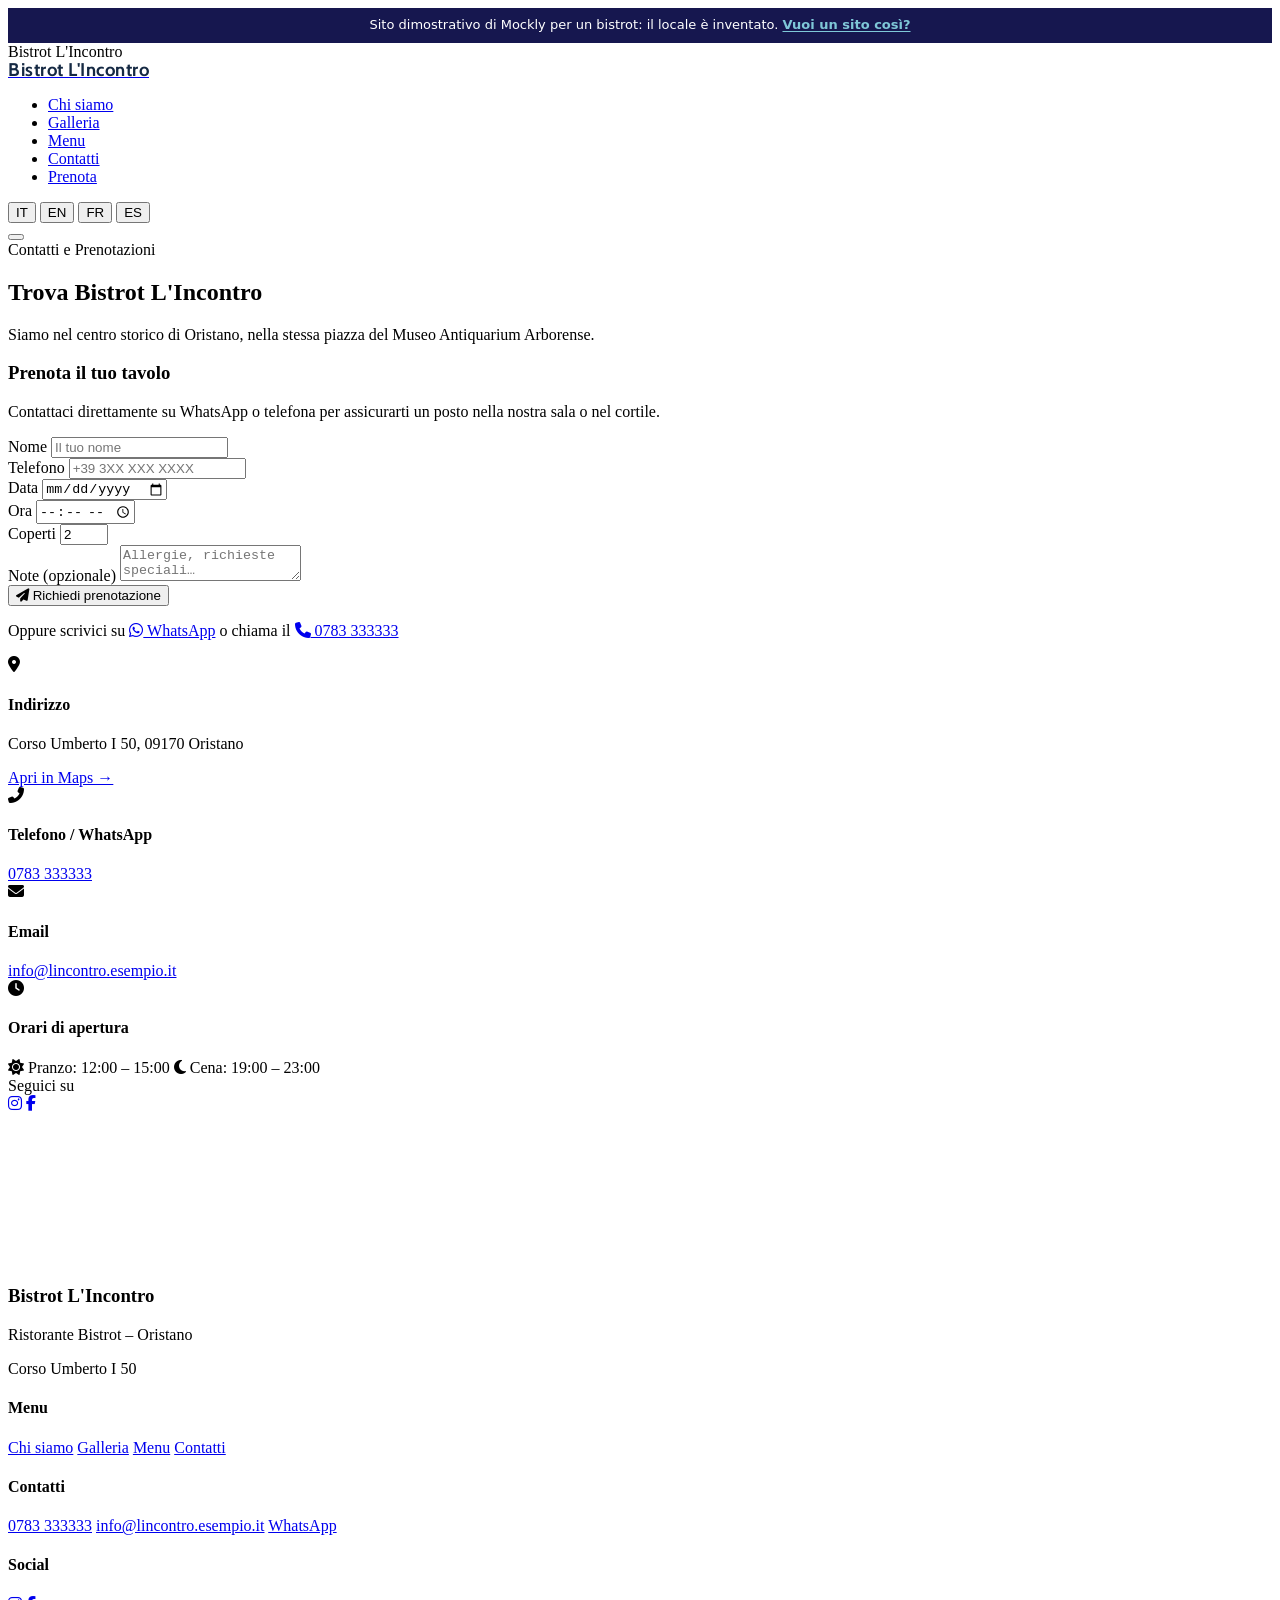
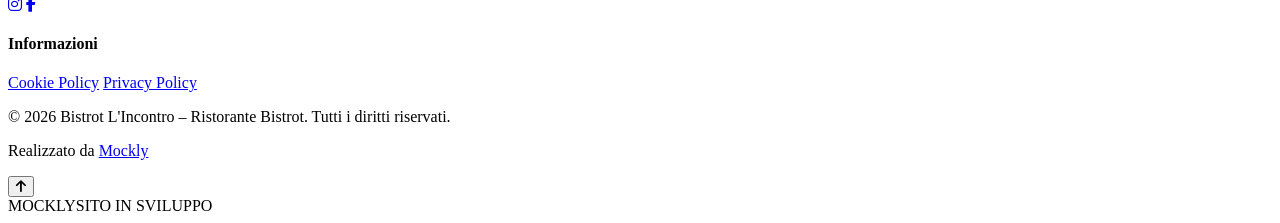
==== contatti.html @ 48cd5013 "Striscia 'Sito dimostrativo di Mockly' in cima a ogni pagina Co-Authored-By: Claude Opus 5.5 <norepl" ====
<!DOCTYPE html>
<html lang="it">
<head>
  <meta charset="UTF-8">
  <meta name="viewport" content="width=device-width, initial-scale=1.0">
  <meta name="description" content="Contatta Bistrot L'Incontro – Ristorante Bistrot a Oristano. Prenota un tavolo, chiamaci o trovaci su WhatsApp. Corso Umberto I 50.">
  <meta name="theme-color" content="#ffffff">
  <title>Contatti e Prenotazioni – Bistrot L'Incontro | Oristano</title>
  <link rel="preconnect" href="https://fonts.googleapis.com">
  <link rel="preconnect" href="https://fonts.gstatic.com" crossorigin>
  <link href="https://fonts.googleapis.com/css2?family=Cabin:wght@400;500;600;700&family=Roboto:wght@300;400;500;700&family=Lato:wght@400;700&display=swap" rel="stylesheet">
  <link rel="stylesheet" href="https://cdnjs.cloudflare.com/ajax/libs/font-awesome/6.5.1/css/all.min.css">
  <link rel="stylesheet" href="css/style.css">
</head>
<body data-page="contatti">
<!-- Striscia Mockly: dice che questo è un sito dimostrativo -->
<div class="mockly-demo-bar" role="note"><p>Sito dimostrativo di Mockly per un bistrot: il locale è inventato. <a href="https://mockly.it/">Vuoi un sito così?</a></p></div>
<script>(function(){var b=document.currentScript.previousElementSibling,h=[];function pad(){var c=getComputedStyle(document.body),t=parseFloat(c.paddingTop)||0;b.style.margin="-"+t+"px -"+(parseFloat(c.paddingRight)||0)+"px "+t+"px -"+(parseFloat(c.paddingLeft)||0)+"px";}function find(){pad();h=[].filter.call(document.body.querySelectorAll("*"),function(e){if(e===b||b.contains(e))return false;if(e.hasAttribute("data-mockly-bar"))return true;var s=getComputedStyle(e);if(s.position!=="fixed"||s.top!=="0px")return false;var r=e.getBoundingClientRect();if(r.height>20&&r.height<innerHeight*.5&&r.width>innerWidth*.5){e.setAttribute("data-mockly-bar","");return true;}return false;});move();}function move(){var t=Math.max(0,b.offsetHeight-scrollY)+"px";h.forEach(function(e){e.style.top=t;});}addEventListener("load",find);addEventListener("resize",find);addEventListener("scroll",move,{passive:true});if(document.readyState!=="loading")find();else document.addEventListener("DOMContentLoaded",find);})();</script>
<style>.mockly-demo-bar{position:relative;z-index:1;margin:0;padding:8px 16px;background:#16174F;color:#fff;font:500 13px/1.45 system-ui,-apple-system,"Segoe UI",Roboto,sans-serif;text-align:center;letter-spacing:0}.mockly-demo-bar p{margin:0;color:inherit;font:inherit}.mockly-demo-bar a{color:#7FC8D8;font-weight:600;text-decoration:underline;text-underline-offset:2px}.mockly-demo-bar a:focus-visible{outline:2px solid #7FC8D8;outline-offset:2px}</style>

  <div class="page-bg" aria-hidden="true"></div>

  <div class="preloader" id="preloader">
    <div class="preloader-content">
      <div class="preloader-ring"></div>
      <span class="preloader-text">Bistrot L'Incontro</span>
    </div>
  </div>

  <nav class="navbar" id="navbar" role="navigation">
    <div class="container nav-container">
      <a href="index.html" class="nav-logo" aria-label="Bistrot L'Incontro – Home">
        <span class="nav-logo-img" style="font-family:'Cabin',sans-serif;font-weight:700;font-size:1.15rem;color:#152943;letter-spacing:.5px;line-height:1;white-space:nowrap">Bistrot L'Incontro</span>
      </a>

      <ul class="nav-menu" id="navMenu" role="menubar">
        <li role="none"><a href="index.html#about" role="menuitem" data-i18n="nav.about">Chi siamo</a></li>
        <li role="none"><a href="index.html#gallery" role="menuitem" data-i18n="nav.gallery">Galleria</a></li>
        <li role="none"><a href="menu.html" role="menuitem" data-i18n="nav.menu">Menu</a></li>
        <li role="none"><a href="contatti.html" role="menuitem" class="active-page" data-i18n="nav.contact">Contatti</a></li>
        <li role="none"><a href="contatti.html#reservation" class="nav-cta" role="menuitem" data-i18n="nav.reserve">Prenota</a></li>
      </ul>

      <div class="lang-switcher" id="langSwitcher">
        <button class="lang-btn active" data-lang="it" aria-label="Italiano">IT</button>
        <button class="lang-btn" data-lang="en" aria-label="English">EN</button>
        <button class="lang-btn" data-lang="fr" aria-label="Français">FR</button>
        <button class="lang-btn" data-lang="es" aria-label="Español">ES</button>
      </div>

      <button class="nav-toggle" id="navToggle" aria-label="Menu" aria-expanded="false">
        <span></span><span></span><span></span>
      </button>
    </div>
  </nav>

  <main>
    <section class="section reveal" id="contact">
      <div class="container">
        <div class="section-header">
          <span class="section-tag" data-i18n="contact.tag">Contatti e Prenotazioni</span>
          <h2 class="section-title" data-i18n="contact.title">Trova <span class="text-accent">Bistrot L'Incontro</span></h2>
          <p class="section-desc" data-i18n="contact.desc">Siamo nel centro storico di Oristano, nella stessa piazza del Museo Antiquarium Arborense.</p>
        </div>
        <div class="contatti-grid">
          <div class="contatti-form" id="reservation">
            <div class="contatti-form-header">
              <h3 data-i18n="reserve.title">Prenota il tuo <span class="text-accent">tavolo</span></h3>
              <p data-i18n="reserve.desc">Contattaci direttamente su WhatsApp o telefona per assicurarti un posto nella nostra sala o nel cortile.</p>
            </div>
            <form class="reservation-form" id="reservationForm" novalidate>
              <div class="form-row">
                <div class="form-group">
                  <label for="formName" data-i18n="reserve.form.name">Nome</label>
                  <input type="text" id="formName" name="name" data-i18n-placeholder="reserve.form.name_ph" placeholder="Il tuo nome" required>
                </div>
                <div class="form-group">
                  <label for="formPhone" data-i18n="reserve.form.phone">Telefono</label>
                  <input type="tel" id="formPhone" name="phone" data-i18n-placeholder="reserve.form.phone_ph" placeholder="+39 3XX XXX XXXX" required>
                </div>
              </div>
              <div class="form-row">
                <div class="form-group">
                  <label for="formDate" data-i18n="reserve.form.date">Data</label>
                  <input type="date" id="formDate" name="date" required>
                </div>
                <div class="form-group">
                  <label for="formTime" data-i18n="reserve.form.time">Ora</label>
                  <input type="time" id="formTime" name="time" required>
                </div>
                <div class="form-group form-group-sm">
                  <label for="formGuests" data-i18n="reserve.form.guests">Coperti</label>
                  <input type="number" id="formGuests" name="guests" min="1" max="20" value="2" required>
                </div>
              </div>
              <div class="form-group form-group-full">
                <label for="formNotes" data-i18n="reserve.form.notes">Note (opzionale)</label>
                <textarea id="formNotes" name="notes" rows="2" data-i18n-placeholder="reserve.form.notes_ph" placeholder="Allergie, richieste speciali…"></textarea>
              </div>
              <button type="submit" class="btn btn-primary btn-submit">
                <i class="fas fa-paper-plane" aria-hidden="true"></i> <span data-i18n="reserve.form.submit">Richiedi prenotazione</span>
              </button>
              <p class="form-disclaimer" data-i18n="reserve.form.disclaimer">
                Oppure scrivici su <a href="https://wa.me/390783333333" target="_blank" rel="noopener"><i class="fab fa-whatsapp"></i> WhatsApp</a> o chiama il <a href="tel:+390783333333"><i class="fas fa-phone"></i> 0783 333333</a>
              </p>
            </form>
          </div>
          <div class="contatti-info">
            <div class="contact-card">
              <div class="contact-card-icon"><i class="fas fa-map-marker-alt"></i></div>
              <div>
                <h4 data-i18n="contact.address_title">Indirizzo</h4>
                <p>Corso Umberto I 50, 09170 Oristano</p>
                <a href="https://www.google.com/maps/search/?api=1&query=Oristano" target="_blank" rel="noopener" class="contact-link" data-i18n="contact.address_link">Apri in Maps →</a>
              </div>
            </div>
            <div class="contact-card">
              <div class="contact-card-icon"><i class="fas fa-phone-alt"></i></div>
              <div>
                <h4 data-i18n="contact.phone_title">Telefono / WhatsApp</h4>
                <a href="tel:+390783333333" class="contact-link-large">0783 333333</a>
              </div>
            </div>
            <div class="contact-card">
              <div class="contact-card-icon"><i class="fas fa-envelope"></i></div>
              <div>
                <h4 data-i18n="contact.email_title">Email</h4>
                <a href="mailto:info@lincontro.esempio.it" class="contact-link-large">info@lincontro.esempio.it</a>
              </div>
            </div>
            <div class="contact-card">
              <div class="contact-card-icon"><i class="fas fa-clock"></i></div>
              <div>
                <h4 data-i18n="contact.hours_title">Orari di apertura</h4>
                <div class="contact-hours">
                  <span><i class="fas fa-sun" aria-hidden="true"></i> <span data-i18n="contact.hours_lunch">Pranzo: 12:00 – 15:00</span></span>
                  <span><i class="fas fa-moon" aria-hidden="true"></i> <span data-i18n="contact.hours_dinner">Cena: 19:00 – 23:00</span></span>
                </div>
              </div>
            </div>
            <div class="contact-social">
              <span class="contact-social-label" data-i18n="contact.social_label">Seguici su</span>
              <div class="contact-social-links">
                <a href="#" target="_blank" rel="noopener" aria-label="Instagram"><i class="fab fa-instagram"></i></a>
                <a href="#" target="_blank" rel="noopener" aria-label="Facebook"><i class="fab fa-facebook-f"></i></a>
              </div>
            </div>
            <div class="contact-map-wrap">
              <div class="contact-map">
                <iframe src="https://www.google.com/maps?q=Oristano&z=13&output=embed" width="100%" height="100%" style="border:0;" allowfullscreen="" loading="lazy" title="Mappa di Oristano"></iframe>
              </div>
            </div>
          </div>
        </div>
      </div>
    </section>
  </main>

  <footer class="footer" role="contentinfo">
    <div class="container">
      <div class="footer-grid">
        <div class="footer-brand">
          <h3>Bistrot L'Incontro</h3>
          <p data-i18n="footer.brand_subtitle">Ristorante Bistrot – Oristano</p>
          <p class="footer-location">Corso Umberto I 50</p>
        </div>
        <div class="footer-col">
          <h4 data-i18n="footer.col1_title">Menu</h4>
          <nav>
            <a href="index.html#about" data-i18n="nav.about">Chi siamo</a>
            <a href="index.html#gallery" data-i18n="nav.gallery">Galleria</a>
            <a href="menu.html" data-i18n="nav.menu">Menu</a>
            <a href="contatti.html" data-i18n="nav.contact">Contatti</a>
          </nav>
        </div>
        <div class="footer-col">
          <h4 data-i18n="footer.col2_title">Contatti</h4>
          <a href="tel:+390783333333">0783 333333</a>
          <a href="mailto:info@lincontro.esempio.it">info@lincontro.esempio.it</a>
          <a href="https://wa.me/390783333333" target="_blank" rel="noopener" data-i18n="footer.whatsapp">WhatsApp</a>
        </div>
        <div class="footer-col">
          <h4 data-i18n="footer.col3_title">Social</h4>
          <div class="footer-social">
            <a href="#" target="_blank" rel="noopener" aria-label="Instagram"><i class="fab fa-instagram"></i></a>
            <a href="#" target="_blank" rel="noopener" aria-label="Facebook"><i class="fab fa-facebook-f"></i></a>
          </div>
        </div>
        <div class="footer-col">
          <h4 data-i18n="footer.info_title">Informazioni</h4>
          <a href="cookie.html" rel="nofollow" data-i18n="footer.cookie">Cookie Policy</a>
          <a href="privacy.html" rel="nofollow" data-i18n="footer.privacy">Privacy Policy</a>
        </div>
      </div>
    </div>
    <div class="footer-bottom">
      <div class="container">
        <p data-i18n="footer.copyright">&copy; 2026 Bistrot L'Incontro – Ristorante Bistrot. Tutti i diritti riservati.</p>
        <p class="footer-credit" data-i18n="footer.credit">Realizzato da <a href="https://mockly.it" target="_blank" rel="noopener">Mockly</a></p>
      </div>
    </div>
  </footer>

  <button class="back-to-top" id="backToTop" aria-label="Torna su">
    <i class="fas fa-arrow-up" aria-hidden="true"></i>
  </button>

  <script src="js/script.js" defer></script>
<div class="mockly-watermark"><div class="mockly-watermark-inner">MOCKLY<span class="mockly-watermark-sub">SITO IN SVILUPPO</span></div></div>
</body>
</html>
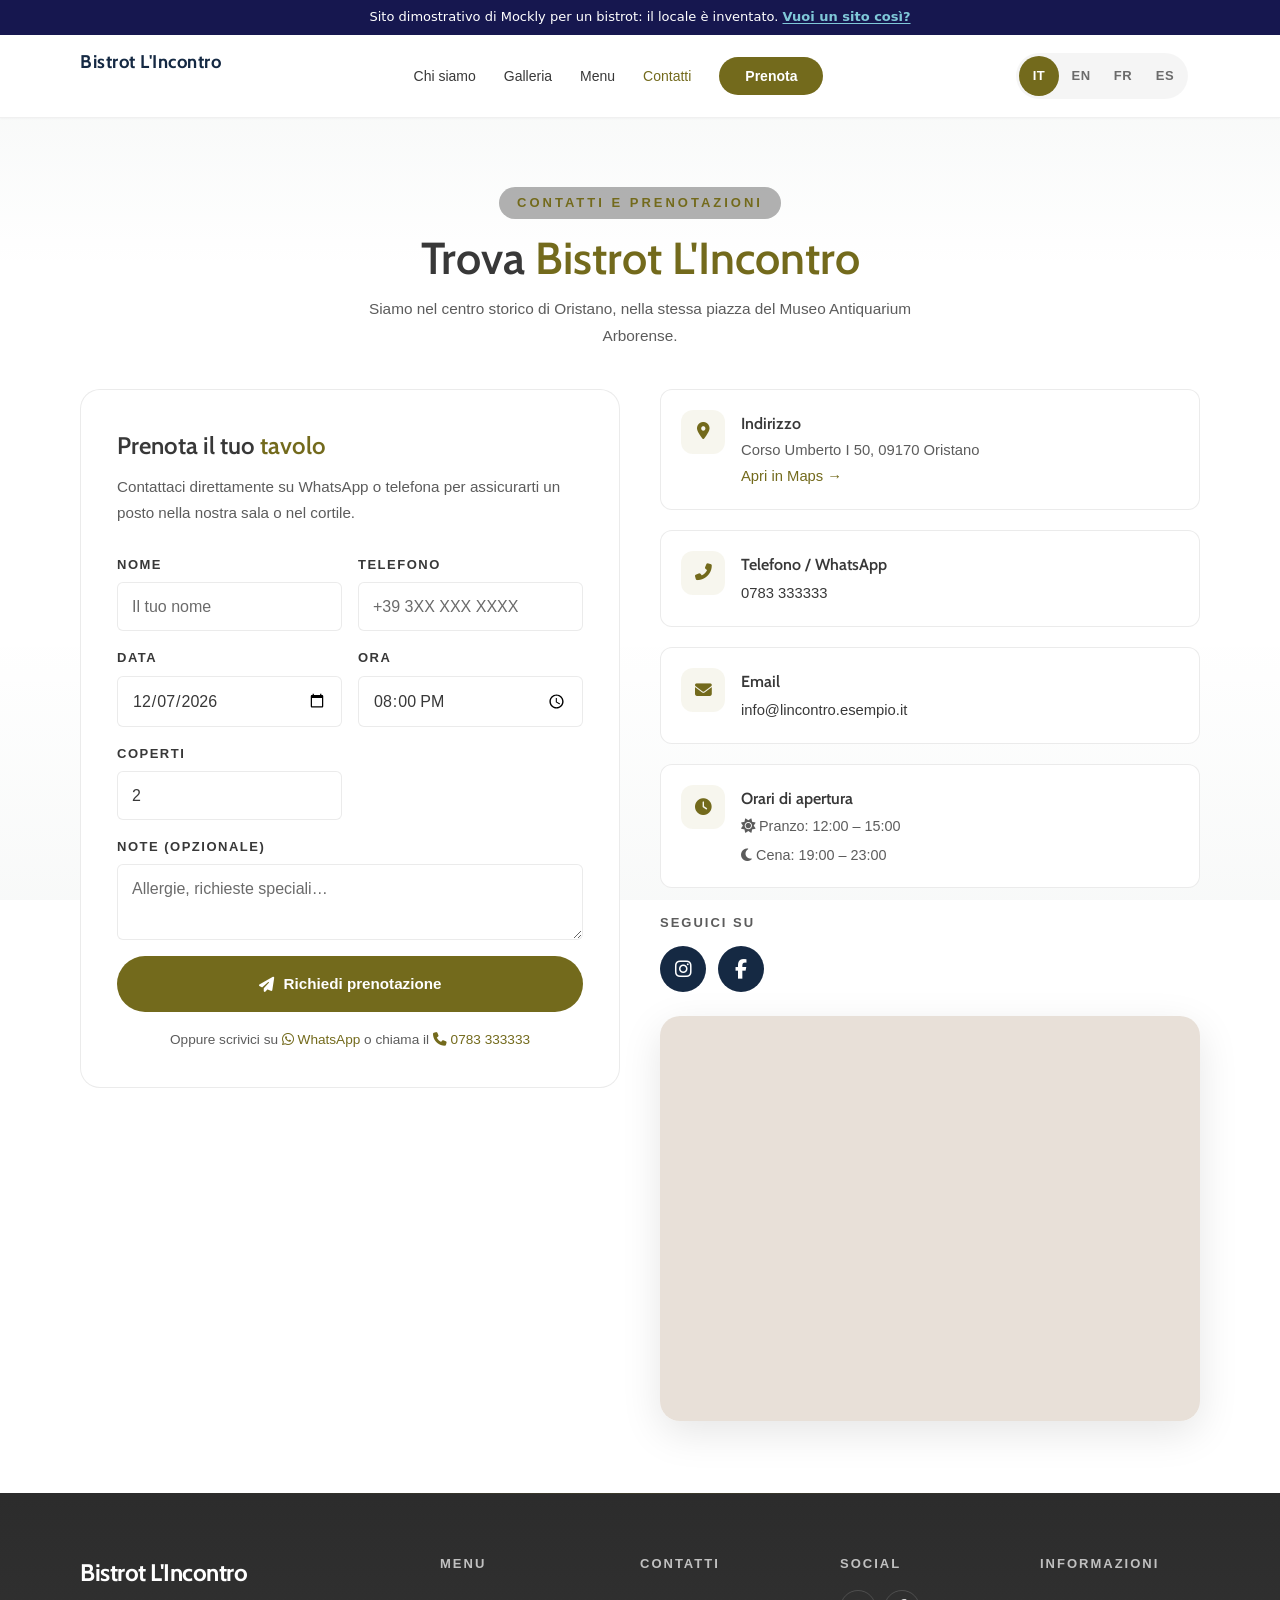
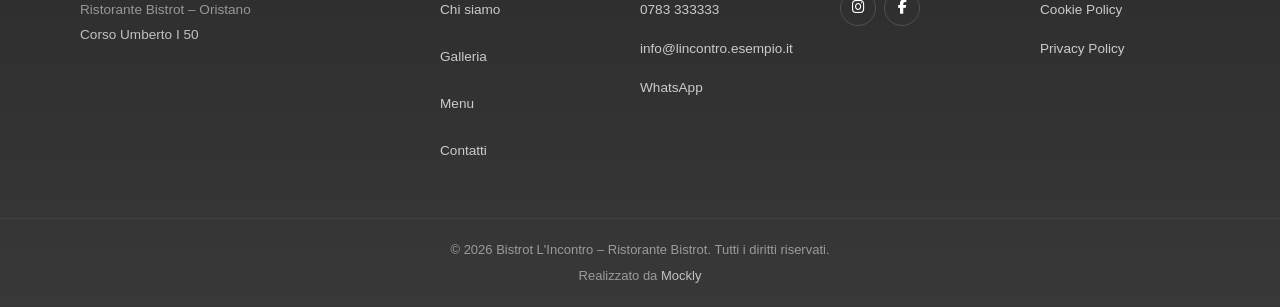
==== commit 826c9848: "Revisione: leggibilità, telefono, niente recensioni o voti inventati Co-Authored-By: Claude Opus 5.5" ====
--- a/contatti.html
+++ b/contatti.html
@@ -11,6 +11,8 @@
   <link href="https://fonts.googleapis.com/css2?family=Cabin:wght@400;500;600;700&family=Roboto:wght@300;400;500;700&family=Lato:wght@400;700&display=swap" rel="stylesheet">
   <link rel="stylesheet" href="https://cdnjs.cloudflare.com/ajax/libs/font-awesome/6.5.1/css/all.min.css">
   <link rel="stylesheet" href="css/style.css">
+  <link rel="icon" href="logo.png">
+  <link rel="stylesheet" href="css/ritocchi.css">
 </head>
 <body data-page="contatti">
 <!-- Striscia Mockly: dice che questo è un sito dimostrativo -->
@@ -59,7 +61,7 @@
       <div class="container">
         <div class="section-header">
           <span class="section-tag" data-i18n="contact.tag">Contatti e Prenotazioni</span>
-          <h2 class="section-title" data-i18n="contact.title">Trova <span class="text-accent">Bistrot L'Incontro</span></h2>
+          <h1 class="section-title" data-i18n="contact.title">Trova <span class="text-accent">Bistrot L'Incontro</span></h1>
           <p class="section-desc" data-i18n="contact.desc">Siamo nel centro storico di Oristano, nella stessa piazza del Museo Antiquarium Arborense.</p>
         </div>
         <div class="contatti-grid">
@@ -206,6 +208,5 @@
   </button>
 
   <script src="js/script.js" defer></script>
-<div class="mockly-watermark"><div class="mockly-watermark-inner">MOCKLY<span class="mockly-watermark-sub">SITO IN SVILUPPO</span></div></div>
 </body>
 </html>
--- a/css/style.css
+++ b/css/style.css
@@ -0,0 +1,1669 @@
+/* =============================================
+   BISTROT L'INCONTRO — Ristorante Bistrot | Style Sheet
+   ============================================= */
+
+/* ----- ANIMATIONS ----- */
+@keyframes noise{
+  0%,100%{transform:translate(0,0)}
+  10%{transform:translate(-5%,-5%)}
+  20%{transform:translate(-10%,5%)}
+  30%{transform:translate(5%,-10%)}
+  40%{transform:translate(-5%,15%)}
+  50%{transform:translate(-10%,10%)}
+  60%{transform:translate(15%,0)}
+  70%{transform:translate(0,10%)}
+  80%{transform:translate(-15%,0)}
+  90%{transform:translate(10%,5%)}
+}
+@keyframes shimmer{
+  0%{background-position:-200% center}
+  100%{background-position:200% center}
+}
+/* ----- RESET ----- */
+*,*::before,*::after{margin:0;padding:0;box-sizing:border-box}
+
+/* ----- CUSTOM PROPERTIES ----- */
+:root{
+  /* Colors — Bistrot L'Incontro palette */
+  --clr-accent:#9c922c;
+  --clr-accent-light:#b8ad3e;
+  --clr-accent-dark:#7e7420;
+  --clr-dark:#152943;
+  --clr-dark-alt:#1e3a5a;
+  --clr-light:#fafafa;
+  --clr-white:#fff;
+  --clr-cream:#f5f0eb;
+  --clr-text:#383838;
+  --clr-text-light:#5c5c5c;
+  --clr-text-muted:#929292;
+  --clr-border:rgba(0,0,0,0.08);
+  --clr-border-light:rgba(0,0,0,0.04);
+  --clr-overlay:rgba(0,0,0,0.45);
+
+  /* Typography */
+  --ff-heading:'Cabin','Roboto',sans-serif;
+  --ff-body:'Roboto',-apple-system,BlinkMacSystemFont,'Segoe UI',sans-serif;
+  --ff-menu:'Cabin',sans-serif;
+  --fs-hero:clamp(3rem,8vw,6.5rem);
+  --fs-title:clamp(1.8rem,4vw,2.8rem);
+  --fs-h3:clamp(1.1rem,2vw,1.4rem);
+  --fs-body:clamp(0.925rem,1.2vw,1.05rem);
+  --fs-small:0.85rem;
+  --fs-tiny:0.75rem;
+  --fw-light:300;
+  --fw-regular:400;
+  --fw-medium:500;
+  --fw-semibold:600;
+  --fw-bold:700;
+
+  /* Spacing */
+  --section-py:clamp(48px,8vh,80px);
+  --container-px:clamp(16px,4vw,40px);
+
+  /* Shapes */
+  --radius-sm:6px;
+  --radius-md:12px;
+  --radius-lg:20px;
+  --radius-xl:28px;
+  --radius-full:9999px;
+
+  /* Shadows */
+  --shadow-sm:0 1px 3px rgba(0,0,0,0.06);
+  --shadow:0 4px 16px rgba(0,0,0,0.07);
+  --shadow-lg:0 12px 40px rgba(0,0,0,0.1);
+  --shadow-xl:0 24px 56px rgba(0,0,0,0.14);
+
+  /* Transitions */
+  --tr-fast:0.2s ease;
+  --tr:0.35s ease;
+  --tr-slow:0.6s cubic-bezier(0.16,1,0.3,1);
+
+  /* Z */
+  --z-nav:1000;
+  --z-overlay:5;
+  --z-modal:2000;
+  --z-tooltip:300;
+
+  /* Category divider colors */
+  --cat-antipasti-mare:#db4424;
+  --cat-antipasti-terra:#eca424;
+  --cat-primi:#7c6c74;
+  --cat-secondi-carne:#635939;
+  --cat-secondi-pesce:#204638;
+  --cat-contorni:#eca424;
+  --cat-dessert:#7c6c74;
+  --cat-baby:#db4424;
+}
+
+/* ----- BASE ----- */
+html{scroll-behavior:smooth;scroll-padding-top:90px}
+body{
+  font-family:var(--ff-body);
+  font-size:var(--fs-body);
+  font-weight:var(--fw-regular);
+  color:var(--clr-text);
+  background:var(--clr-white);
+  line-height:1.7;
+  -webkit-font-smoothing:antialiased;
+  -moz-osx-font-smoothing:grayscale;
+  overflow-x:hidden
+}
+
+::selection{background:var(--clr-accent);color:var(--clr-white)}
+img{max-width:100%;display:block;height:auto}
+a{text-decoration:none;color:inherit}
+ul{list-style:none}
+button{cursor:pointer;font:inherit;border:none;background:none}
+input,textarea,select{font:inherit}
+blockquote{margin:0}
+.container{max-width:1200px;margin:0 auto;padding-inline:var(--container-px)}
+
+/* ----- FULL-PAGE FIXED BACKGROUND ----- */
+.page-bg{
+  position:fixed;inset:0;z-index:-1;
+  background:#fff
+}
+.page-bg::after{
+  content:'';position:absolute;inset:0;
+  background:linear-gradient(180deg,rgba(34,72,57,0.05) 0%,transparent 30%,transparent 70%,rgba(34,72,57,0.03) 100%);
+  pointer-events:none
+}
+
+main{position:relative}
+
+/* ----- AMBIENT FLOATING ELEMENTS ----- */
+/* ----- MOCKLY WATERMARK ----- */
+
+/* ----- READING PROGRESS ----- */
+.progress-bar{
+  position:fixed;top:0;left:0;right:0;height:3px;
+  z-index:1001;
+  background:linear-gradient(to right,var(--clr-accent),var(--clr-accent-light));
+  transform:scaleX(0);
+  transform-origin:left;
+  transition:transform 0.1s linear;
+  will-change:transform
+}
+
+/* ----- PRELOADER ----- */
+.preloader{
+  position:fixed;inset:0;
+  display:flex;align-items:center;justify-content:center;
+  background:var(--clr-white);
+  z-index:9999;
+  transition:opacity 0.5s ease,visibility 0.5s ease;
+  pointer-events:all
+}
+.preloader.hidden{opacity:0;visibility:hidden;pointer-events:none}
+.preloader-content{text-align:center}
+.preloader-ring{
+  width:56px;height:56px;margin:0 auto 20px;
+  border:3px solid rgba(0,0,0,0.06);
+  border-top-color:var(--clr-accent);
+  border-right-color:var(--clr-accent);
+  border-radius:50%;
+  animation:spin 0.8s cubic-bezier(0.16,1,0.3,1) infinite
+}
+@keyframes spin{to{transform:rotate(360deg)}}
+.preloader-text{
+  font-family:var(--ff-heading);
+  font-size:1.4rem;
+  color:var(--clr-text);
+  letter-spacing:8px;
+  text-transform:uppercase;
+  animation:preloaderPulse 1.5s ease-in-out infinite
+}
+@keyframes preloaderPulse{
+  0%,100%{opacity:1;letter-spacing:8px}
+  50%{opacity:0.5;letter-spacing:12px}
+}
+
+/* ----- NAVBAR ----- */
+.navbar{
+  position:fixed;top:0;left:0;width:100%;
+  z-index:var(--z-nav);
+  padding:18px 0;
+  transition:padding 0.4s ease,box-shadow 0.4s ease,background 0.4s ease;
+  background:rgba(255,255,255,0.95);
+  backdrop-filter:blur(16px);
+  -webkit-backdrop-filter:blur(16px);
+  border-bottom:1px solid rgba(0,0,0,0.06);
+  box-shadow:0 1px 2px rgba(0,0,0,0.03)
+}
+.navbar.scrolled{
+  padding:10px 0;
+  background:rgba(255,255,255,0.98);
+  box-shadow:0 2px 20px rgba(0,0,0,0.08)
+}
+.nav-container{display:flex;align-items:center;justify-content:space-between}
+
+.nav-logo{
+  position:relative;
+  z-index:1001;
+  display:flex;align-items:center
+}
+.nav-logo-img{
+  height:46px;
+  width:auto;
+  display:block
+}
+
+.nav-menu{display:flex;align-items:center;gap:28px}
+.nav-menu a{
+  font-size:0.875rem;
+  font-weight:var(--fw-medium);
+  color:var(--clr-text);
+  transition:color 0.3s ease;
+  position:relative;
+  padding:6px 0
+}
+.nav-menu a::after{
+  content:'';position:absolute;bottom:-2px;
+  left:50%;transform:translateX(-50%);
+  width:0;height:2px;
+  background:var(--clr-accent);
+  border-radius:2px;
+  transition:width 0.35s cubic-bezier(0.16,1,0.3,1)
+}
+.nav-menu a::before{
+  content:'';position:absolute;bottom:-2px;
+  left:50%;transform:translateX(-50%);
+  width:4px;height:4px;
+  background:var(--clr-accent);
+  border-radius:50%;
+  opacity:0;
+  transition:opacity 0.3s ease,transform 0.3s ease
+}
+.nav-menu a:hover,.nav-menu a.active-page{color:var(--clr-accent)}
+.nav-menu a:hover::after{width:100%}
+.nav-menu a:hover::before{
+  opacity:1;
+  transform:translateX(-50%) translateY(6px)
+}
+
+.nav-cta{
+  background:var(--clr-accent) !important;
+  color:var(--clr-white) !important;
+  padding:9px 26px !important;
+  border-radius:var(--radius-full);
+  font-weight:var(--fw-semibold) !important;
+  transition:var(--tr) !important
+}
+.nav-cta::after{display:none !important}
+.nav-cta:hover{
+  background:var(--clr-accent-light) !important;
+  transform:translateY(-2px) !important
+}
+
+/* Language switcher */
+.lang-switcher{
+  display:flex;align-items:center;gap:2px;
+  margin-right:12px;
+  background:rgba(0,0,0,0.04);
+  border-radius:var(--radius-full);
+  padding:3px;
+  z-index:1001
+}
+.lang-btn{
+  font-size:0.8125rem;font-weight:var(--fw-semibold);
+  letter-spacing:0.5px;
+  padding:5px 10px;border-radius:var(--radius-full);
+  color:var(--clr-text-muted);
+  background:transparent;
+  transition:var(--tr);cursor:pointer;
+  text-transform:uppercase
+}
+.lang-btn:hover{color:var(--clr-text)}
+.lang-btn.active{
+  background:var(--clr-accent);
+  color:var(--clr-white)
+}
+
+/* Hamburger */
+.nav-toggle{
+  display:none;
+  flex-direction:column;justify-content:center;gap:5px;
+  width:36px;height:36px;
+  background:none;border:none;cursor:pointer;
+  padding:4px;
+  position:relative;z-index:1001
+}
+.nav-toggle span{
+  display:block;
+  width:24px;height:2px;
+  background:var(--clr-text);
+  border-radius:2px;
+  transition:var(--tr);
+  transform-origin:center
+}
+.nav-toggle.active span:nth-child(1){transform:rotate(45deg) translate(5px,5px)}
+.nav-toggle.active span:nth-child(2){opacity:0;transform:translateX(-8px)}
+.nav-toggle.active span:nth-child(3){transform:rotate(-45deg) translate(5px,-5px)}
+
+/* ----- HERO ----- */
+.hero{
+  position:relative;
+  min-height:100vh;
+  min-height:100dvh;
+  display:flex;align-items:center;justify-content:center;
+  text-align:center;
+  color:#fff;
+  overflow:hidden
+}
+.hero::before{
+  content:'';position:absolute;inset:0;z-index:0;
+  background:url('../img/prova.png') center/cover no-repeat fixed
+}
+.hero::after{
+  content:'';position:absolute;inset:0;z-index:1;
+  background:rgba(34,72,57,0.55)
+}
+.hero-particles{
+  position:absolute;inset:0;z-index:2;opacity:0.2;
+  background-image:
+    radial-gradient(1px 1px at 10% 20%, rgba(156,146,44,0.3) 0%,transparent 100%),
+    radial-gradient(1px 1px at 30% 60%, rgba(156,146,44,0.2) 0%,transparent 100%),
+    radial-gradient(1.5px 1.5px at 50% 10%, rgba(156,146,44,0.2) 0%,transparent 100%),
+    radial-gradient(1px 1px at 70% 80%, rgba(156,146,44,0.15) 0%,transparent 100%),
+    radial-gradient(1px 1px at 90% 40%, rgba(156,146,44,0.2) 0%,transparent 100%),
+    radial-gradient(1.5px 1.5px at 20% 90%, rgba(0,0,0,0.05) 0%,transparent 100%),
+    radial-gradient(1px 1px at 80% 15%, rgba(0,0,0,0.03) 0%,transparent 100%);
+  background-size:200px 200px;
+  animation:particleDrift 20s linear infinite
+}
+@keyframes particleDrift{
+  0%{background-position:0 0}
+  100%{background-position:200px 200px}
+}
+.hero-overlay{
+  position:absolute;inset:0;
+  background:url("data:image/svg+xml,%3Csvg xmlns='http://www.w3.org/2000/svg' viewBox='0 0 100 100'%3E%3Ctext y='80' font-size='180' opacity='0.03' font-family='serif'%3ETM%3C/text%3E%3C/svg%3E") repeat;
+  background-size:260px;
+  z-index:3
+}
+
+.hero-content{
+  position:relative;z-index:4;
+  max-width:780px;
+  padding:100px 20px 60px
+}
+.hero-badge-wrapper{overflow:hidden;margin-bottom:28px}
+.hero-badge{
+  display:inline-block;
+  font-size:clamp(0.8125rem,1vw,0.8rem);
+  font-weight:var(--fw-semibold);
+  letter-spacing:4px;
+  text-transform:uppercase;
+  color:var(--clr-accent);
+  border:1px solid rgba(156,146,44,0.4);
+  background:rgba(0,0,0,0.25);
+  backdrop-filter:blur(4px);
+  padding:7px 22px;
+  border-radius:var(--radius-full);
+  animation:badgeReveal 0.8s 0.3s both ease
+}
+@keyframes badgeReveal{
+  from{opacity:0;transform:translateY(-20px)}
+  to{opacity:1;transform:translateY(0)}
+}
+.hero-logo-wrapper{
+  overflow:hidden;margin-bottom:20px;
+  display:flex;justify-content:center
+}
+.hero-logo{
+  max-width:min(420px,70vw);
+  height:auto;
+  animation:heroLine 1s 0.5s both cubic-bezier(0.16,1,0.3,1);
+  filter:drop-shadow(0 4px 20px rgba(0,0,0,0.3))
+}
+@keyframes heroLine{
+  from{opacity:0;transform:translateY(80px) skewY(3deg)}
+  to{opacity:1;transform:translateY(0) skewY(0)}
+}
+.hero-sub{
+  font-size:clamp(1rem,1.6vw,1.2rem);
+  color:#fff;
+  font-weight:var(--fw-light);
+  max-width:500px;
+  margin:0 auto 36px;
+  animation:fadeSlideUp 0.8s 0.9s both ease
+}
+@keyframes fadeSlideUp{
+  from{opacity:0;transform:translateY(30px)}
+  to{opacity:1;transform:translateY(0)}
+}
+.hero-actions{
+  display:flex;gap:16px;justify-content:center;flex-wrap:wrap;
+  animation:fadeSlideUp 0.8s 1.1s both ease
+}
+
+/* Hero scroll indicator */
+.hero-scroll{
+  position:absolute;bottom:36px;left:50%;transform:translateX(-50%);
+  z-index:3;
+  display:flex;flex-direction:column;align-items:center;gap:4px;
+  color:rgba(255,255,255,0.4);
+  font-size:0.8125rem;letter-spacing:3px;text-transform:uppercase;
+  animation:scrollBounce 2.4s ease-in-out infinite
+}
+@keyframes scrollBounce{
+  0%,100%{transform:translateX(-50%) translateY(0)}
+  50%{transform:translateX(-50%) translateY(10px)}
+}
+
+/* ----- BUTTONS ----- */
+.btn{
+  display:inline-flex;align-items:center;gap:10px;
+  font-family:var(--ff-body);
+  font-size:clamp(0.8125rem,1vw,0.925rem);
+  font-weight:var(--fw-semibold);
+  padding:13px 32px;
+  border-radius:var(--radius-full);
+  transition:transform 0.4s cubic-bezier(0.16,1,0.3,1),box-shadow 0.4s ease,background 0.3s ease,border-color 0.3s ease;
+  cursor:pointer;border:none;
+  position:relative;overflow:hidden
+}
+.btn::before{
+  content:'';position:absolute;inset:0;
+  background:linear-gradient(120deg,transparent 25%,rgba(255,255,255,0.18) 50%,transparent 75%);
+  background-size:200% 100%;
+  animation:shimmer 4s ease-in-out infinite;
+  pointer-events:none;opacity:0;
+  transition:opacity 0.4s ease
+}
+.btn:hover::before{opacity:1}
+.btn-primary{
+  background:var(--clr-accent);
+  color:var(--clr-white)
+}
+.btn-primary:hover{
+  background:var(--clr-accent-light);
+  transform:translateY(-2px);
+  box-shadow:0 12px 32px rgba(156,146,44,0.3)
+}
+.btn-primary:active{transform:translateY(0)}
+.btn-outline{
+  background:transparent;
+  color:#fff;
+  border:2px solid rgba(255,255,255,0.25);
+  isolation:isolate
+}
+.btn-outline::before{
+  background:linear-gradient(120deg,transparent 25%,rgba(156,146,44,0.07) 50%,transparent 75%);
+  background-size:200% 100%
+}
+.btn-outline:hover{
+  border-color:var(--clr-accent);
+  background:rgba(156,146,44,0.03);
+  transform:translateY(-2px);
+  box-shadow:0 8px 24px rgba(156,146,44,0.1)
+}
+.btn-outline:active{transform:translateY(0)}
+.hero-actions .btn-outline{
+  color:#fff;
+  border-color:rgba(255,255,255,0.35)
+}
+.hero-actions .btn-outline::before{
+  background:linear-gradient(120deg,transparent 25%,rgba(255,255,255,0.1) 50%,transparent 75%);
+  background-size:200% 100%
+}
+.hero-actions .btn-outline:hover{
+  border-color:#fff;
+  background:rgba(255,255,255,0.08)
+}
+
+.btn-submit{
+  width:100%;justify-content:center;
+  padding:15px 32px;font-size:0.95rem
+}
+
+/* ----- SECTION ----- */
+.section{padding-block:var(--section-py);position:relative}
+body:not([data-page="home"]) main > :first-child{padding-top:calc(80px + var(--section-py))}
+
+.section-alt{
+  background:rgba(34,72,57,0.02);
+  position:relative;
+  isolation:isolate
+}
+#about .about-text,
+#about .about-visual{
+  background:var(--clr-white);
+  padding:36px 40px;
+  border-radius:var(--radius-lg);
+  box-shadow:0 8px 32px rgba(0,0,0,0.06)
+}
+#about .about-visual .about-badge-card{
+  position:static;margin-top:16px;
+  box-shadow:0 4px 16px rgba(0,0,0,0.08);
+  border:1px solid var(--clr-border)
+}
+#about .about-visual .about-badge-card div strong{color:var(--clr-text)}
+#about .about-visual .about-badge-card div span{color:var(--clr-text-muted)}
+#about .about-text .section-title{color:var(--clr-text)}
+#about .about-text .section-desc,
+#about .about-text p,
+#about .about-text .about-feature{color:var(--clr-text-light)}
+#about .about-text .section-tag{background:rgba(156,146,44,0.07)}
+#about .about-text .about-feature-icon{background:rgba(156,146,44,0.08)}
+
+.section-header{
+  text-align:center;margin-bottom:40px;
+  position:relative
+}
+
+.section-title{
+  font-family:var(--ff-heading);
+  font-size:var(--fs-title);
+  font-weight:var(--fw-semibold);
+  margin-bottom:12px;
+  line-height:1.15
+}
+.section-desc{
+  font-size:var(--fs-body);
+  color:var(--clr-text-light);
+  max-width:560px;
+  margin:0 auto
+}
+main .section-title{color:var(--clr-text)}
+main .section-desc{color:var(--clr-text-light)}
+main p,main li,main .about-feature{color:var(--clr-text-light)}
+main h3,main h4,main .menu-category-header h3,main .menu-item-header h4{color:var(--clr-text)}
+main .menu-item-price{color:var(--clr-text)}
+main .menu-item-desc,main .menu-item-allergen,main .menu-allergens-toggle{color:var(--clr-text-light)}
+main .menu-allergens-toggle{border-color:var(--clr-border)}
+main .menu-tab{color:var(--clr-text-muted);border-color:var(--clr-border)}
+main .menu-tab:hover{color:var(--clr-text);border-color:var(--clr-accent)}
+main .menu-tab.active{background:var(--clr-accent);color:#fff;border-color:var(--clr-accent)}
+main .menu-item-header{border-bottom-color:var(--clr-border)}
+main .menu-subcat-header{border-bottom-color:rgba(156,146,44,0.4)}
+.text-accent{color:var(--clr-accent)}
+
+.section-tag{
+  display:inline-block;
+  font-size:0.8125rem;
+  font-weight:var(--fw-semibold);
+  letter-spacing:3px;
+  text-transform:uppercase;
+  color:var(--clr-accent);
+  background:rgba(0,0,0,0.3);
+  padding:5px 18px;
+  border-radius:var(--radius-full);
+  margin-bottom:14px
+}
+.section-tag.light{background:rgba(156,146,44,0.1)}
+
+/* ===== REVEAL ANIMATIONS ===== */
+.reveal{
+  opacity:0;
+  transform:translateY(60px);
+  transition:opacity 0.8s ease,transform 0.8s cubic-bezier(0.16,1,0.3,1)
+}
+.reveal.visible{
+  opacity:1;
+  transform:translateY(0)
+}
+
+.reveal-stagger{
+  opacity:0;
+  transform:translateY(30px);
+  transition:opacity 0.6s ease,transform 0.6s cubic-bezier(0.16,1,0.3,1)
+}
+.reveal-stagger.visible{
+  opacity:1;
+  transform:translateY(0)
+}
+
+.reveal-left{
+  opacity:0;
+  transform:translateX(-50px);
+  transition:opacity 0.8s ease,transform 0.8s cubic-bezier(0.16,1,0.3,1)
+}
+.reveal-left.visible{
+  opacity:1;
+  transform:translateX(0)
+}
+
+.reveal-right{
+  opacity:0;
+  transform:translateX(50px);
+  transition:opacity 0.8s ease,transform 0.8s cubic-bezier(0.16,1,0.3,1)
+}
+.reveal-right.visible{
+  opacity:1;
+  transform:translateX(0)
+}
+
+.reveal-scale{
+  opacity:0;
+  transform:scale(0.92);
+  transition:opacity 0.8s ease,transform 0.8s cubic-bezier(0.16,1,0.3,1)
+}
+.reveal-scale.visible{
+  opacity:1;
+  transform:scale(1)
+}
+
+/* ----- ABOUT ----- */
+.about-grid{
+  display:grid;
+  grid-template-columns:1fr 1fr;
+  gap:clamp(32px,6vw,72px);
+  align-items:center
+}
+.about-body p{
+  color:var(--clr-text-light);
+  margin-bottom:14px;
+  line-height:1.8
+}
+.about-body strong{color:var(--clr-text)}
+
+.about-features{margin-top:28px;display:flex;flex-direction:column;gap:12px}
+.about-feature{
+  display:flex;align-items:center;gap:14px;
+  font-size:0.95rem
+}
+.about-feature-icon{
+  width:42px;height:42px;
+  display:flex;align-items:center;justify-content:center;
+  background:rgba(156,146,44,0.08);
+  color:var(--clr-accent);
+  border-radius:var(--radius-md);
+  font-size:1rem;flex-shrink:0;
+  transition:var(--tr)
+}
+.about-feature:hover .about-feature-icon{
+  background:var(--clr-accent);
+  color:var(--clr-white)
+}
+
+.about-visual{position:relative}
+.about-image-wrap{position:relative;z-index:1}
+.about-image-main{
+  border-radius:var(--radius-lg);
+  overflow:hidden;
+  box-shadow:0 16px 48px rgba(0,0,0,0.1);
+  position:relative;
+  aspect-ratio:4/3
+}
+.about-image-main::after{
+  content:'';position:absolute;inset:0;
+  background:linear-gradient(135deg,transparent 50%,rgba(156,146,44,0.06));
+  pointer-events:none
+}
+.about-image-main img{
+  width:100%;height:100%;
+  object-fit:cover;display:block
+}
+.about-image-accent{
+  position:absolute;
+  top:18px;left:-18px;
+  width:100%;height:100%;
+  border:2px solid var(--clr-accent);
+  border-radius:var(--radius-lg);
+  z-index:-1;
+  opacity:0.3
+}
+.about-badge-card{
+  position:absolute;
+  bottom:-20px;right:-20px;
+  background:var(--clr-white);
+  color:var(--clr-text);
+  padding:16px 22px;
+  border-radius:var(--radius-md);
+  box-shadow:0 8px 24px rgba(0,0,0,0.08);
+  display:flex;align-items:center;gap:16px;
+  z-index:2
+}
+.about-badge-card i{
+  font-size:1.3rem;
+  color:var(--clr-accent)
+}
+.about-badge-card div strong{
+  display:block;
+  font-size:0.85rem;
+  color:var(--clr-text)
+}
+.about-badge-card div span{
+  font-size:0.8125rem;
+  color:var(--clr-text-muted)
+}
+
+/* ----- MENU ----- */
+.section-menu{}
+
+.menu-tabs{
+  display:flex;justify-content:center;gap:6px;
+  margin-bottom:44px;flex-wrap:wrap
+}
+.menu-tab{
+  font-family:var(--ff-body);
+  font-size:0.875rem;
+  font-weight:var(--fw-medium);
+  padding:8px 20px;
+  border:1px solid var(--clr-border);
+  border-radius:var(--radius-full);
+  background:transparent;
+  color:var(--clr-text-muted);
+  cursor:pointer;
+  transition:all 0.3s ease;
+  position:relative
+}
+.menu-tab:hover{
+  color:var(--clr-text);
+  border-color:var(--clr-accent);
+  background:rgba(156,146,44,0.04)
+}
+.menu-tab.active{
+  background:var(--clr-accent);
+  color:var(--clr-white);
+  border-color:var(--clr-accent);
+  font-weight:var(--fw-semibold)
+}
+
+.menu-category-header{
+  text-align:center;margin-bottom:28px;
+  position:relative
+}
+.menu-category-header h3{
+  font-family:var(--ff-heading);
+  font-size:1.5rem;font-weight:var(--fw-medium);
+  color:var(--clr-text);
+  letter-spacing:-1px;
+  text-transform:uppercase
+}
+.menu-category-divider{
+  display:block;
+  width:56%;height:6px;
+  margin:10px auto 0;
+  border-radius:3px
+}
+
+.menu-panel{display:none}
+.menu-panel.active{
+  display:block;
+  animation:panelIn 0.45s cubic-bezier(0.16,1,0.3,1)
+}
+@keyframes panelIn{
+  from{opacity:0;transform:translateY(16px) scale(0.98)}
+  to{opacity:1;transform:translateY(0) scale(1)}
+}
+
+/* Menu grid style — original look */
+.menu-items{
+  max-width:800px;
+  margin:0 auto
+}
+.menu-subcat-header{
+  font-family:var(--ff-menu);
+  font-size:0.95rem;
+  color:var(--clr-accent);
+  margin:16px 0 4px;
+  padding-bottom:4px;
+  border-bottom:1px solid rgba(156,146,44,0.25)
+}
+.menu-item{
+  padding:14px 0;
+  transition:padding-left 0.4s cubic-bezier(0.16,1,0.3,1),opacity 0.3s ease;
+  position:relative
+}
+.menu-item::before{
+  content:'';position:absolute;left:0;top:0;bottom:0;
+  width:2px;
+  background:var(--clr-accent);
+  border-radius:2px;
+  transform:scaleY(0);
+  transition:transform 0.4s cubic-bezier(0.16,1,0.3,1)
+}
+.menu-item:hover{
+  padding-left:16px
+}
+.menu-item:hover::before{transform:scaleY(1)}
+.menu-item-info{min-width:0}
+.menu-item-header{
+  display:flex;justify-content:space-between;align-items:baseline;gap:10px;
+  padding-bottom:6px;
+  margin-bottom:4px;
+  border-bottom:2px dotted var(--clr-text-muted)
+}
+.menu-item-header h4{
+  font-family:var(--ff-menu);
+  font-size:1.05rem;
+  font-weight:var(--fw-medium);
+  color:var(--clr-text);
+  line-height:1.3
+}
+.menu-item-price{
+  font-family:var(--ff-menu);
+  font-size:1.05rem;font-weight:var(--fw-medium);
+  color:var(--clr-text);
+  white-space:nowrap;
+  flex-shrink:0
+}
+.menu-item-desc{
+  font-family:var(--ff-body);
+  font-size:0.85rem;
+  color:var(--clr-text-muted);
+  line-height:1.5
+}
+.menu-item-allergen{
+  display:inline-block;
+  font-size:0.8125rem;
+  color:var(--clr-text-muted);
+  margin-top:2px;
+  letter-spacing:0.3px;
+  opacity:0.6
+}
+/* Allergens toggle */
+.menu-allergens{
+  text-align:center;
+  margin-top:32px
+}
+.menu-allergens-toggle{
+  display:inline-flex;align-items:center;gap:6px;
+  font-size:0.8125rem;
+  color:var(--clr-text-muted);
+  cursor:pointer;
+  transition:var(--tr);
+  padding:6px 16px;
+  border:1px solid var(--clr-border);
+  border-radius:var(--radius-full)
+}
+.menu-allergens-toggle:hover{
+  color:var(--clr-accent);
+  border-color:rgba(156,146,44,0.2)
+}
+.menu-allergens-content{
+  display:none;
+  max-width:600px;margin:16px auto 0;
+  text-align:left;
+  font-size:0.8125rem;line-height:1.7;
+  color:var(--clr-text-muted);
+  columns:2;column-gap:32px
+}
+.menu-allergens-content.open{display:block}
+
+/* Menu dinamico (alimentato dall'editor admin) */
+.menu-loading{
+  text-align:center;
+  padding:60px 0;
+  color:var(--clr-text-muted);
+  font-size:0.9rem;
+  letter-spacing:0.05em
+}
+.menu-loading::before{
+  content:'';
+  display:block;
+  width:28px;height:28px;
+  margin:0 auto 14px;
+  border:3px solid var(--clr-border);
+  border-top-color:var(--clr-accent);
+  border-radius:50%;
+  animation:menuSpin 0.8s linear infinite
+}
+@keyframes menuSpin{to{transform:rotate(360deg)}}
+.menu-error{
+  text-align:center;
+  padding:60px 20px;
+  color:var(--clr-text-muted);
+  font-size:0.95rem;
+  line-height:1.6
+}
+
+/* ----- STATS ----- */
+.section-stats{
+  background:rgba(34,72,57,0.02);
+  padding:60px 0;
+  position:relative
+}
+.stats-grid{
+  display:grid;
+  grid-template-columns:repeat(3,1fr);
+  gap:24px;
+  text-align:center
+}
+.stat-item{
+  padding:16px 8px;
+  position:relative;
+  transition:transform 0.4s cubic-bezier(0.16,1,0.3,1)
+}
+.stat-item::after{
+  content:'';position:absolute;bottom:0;left:25%;right:25%;
+  height:1px;
+  background:linear-gradient(to right,transparent,rgba(156,146,44,0.1),transparent);
+  opacity:0;
+  transition:opacity 0.4s ease
+}
+.stat-item:hover{transform:translateY(-4px)}
+.stat-item:hover::after{opacity:1}
+.stat-item:hover .stat-number{
+  transform:scale(1.05);
+  color:var(--clr-accent-light)
+}
+.stat-number{
+  display:block;
+  font-family:var(--ff-heading);
+  font-size:clamp(2rem,4vw,3.2rem);
+  font-weight:var(--fw-bold);
+  color:var(--clr-accent);
+  line-height:1.1;
+  margin-bottom:6px;
+  transition:transform 0.4s cubic-bezier(0.16,1,0.3,1),color 0.3s ease
+}
+.stat-label{
+  font-size:0.85rem;
+  color:var(--clr-text-light);
+  text-transform:uppercase;
+  letter-spacing:2px
+}
+
+/* ----- GALLERY CAROUSEL ----- */
+.gallery-carousel{
+  display:flex;align-items:center;gap:12px;
+  max-width:960px;margin:0 auto;
+  padding:0 12px
+}
+.gallery-track-wrap{
+  overflow:hidden;
+  flex:1;
+  border-radius:var(--radius-lg)
+}
+.gallery-track{
+  display:flex;gap:10px;
+  will-change:transform;
+  transition:transform 0.5s cubic-bezier(0.16,1,0.3,1)
+}
+.gallery-slide{
+  flex:0 0 auto;
+  width:calc(33.333% - 6.667px);
+  border-radius:var(--radius-sm);
+  overflow:hidden;
+  cursor:pointer;
+  aspect-ratio:3/4;
+  line-height:0;
+  position:relative;
+  box-shadow:0 2px 8px rgba(0,0,0,0.04);
+  transition:box-shadow 0.4s ease,transform 0.4s cubic-bezier(0.16,1,0.3,1)
+}
+.gallery-slide::after{
+  content:'';position:absolute;inset:0;
+  background:linear-gradient(to top, rgba(0,0,0,0.3) 0%, transparent 40%);
+  opacity:0;
+  transition:opacity 0.4s ease;
+  z-index:1
+}
+.gallery-slide img{
+  width:100%;height:100%;
+  object-fit:cover;display:block;
+  transition:transform 0.6s cubic-bezier(0.16,1,0.3,1)
+}
+.gallery-slide:hover{
+  box-shadow:0 12px 40px rgba(0,0,0,0.12);
+  transform:translateY(-4px)
+}
+.gallery-slide:hover img{transform:scale(1.1)}
+.gallery-slide:hover::after{opacity:1}
+.gallery-arrow{
+  width:40px;height:40px;
+  border-radius:50%;
+  background:var(--clr-white);
+  border:1px solid var(--clr-border);
+  color:var(--clr-text);
+  display:flex;align-items:center;justify-content:center;
+  font-size:1.15rem;
+  cursor:pointer;
+  transition:transform 0.35s cubic-bezier(0.16,1,0.3,1),background 0.3s ease,color 0.3s ease,border-color 0.3s ease,box-shadow 0.3s ease;
+  flex-shrink:0;
+  box-shadow:0 2px 8px rgba(0,0,0,0.04)
+}
+.gallery-arrow:hover{
+  background:var(--clr-accent);
+  color:var(--clr-white);
+  border-color:var(--clr-accent);
+  transform:scale(1.08);
+  box-shadow:0 6px 20px rgba(156,146,44,0.2)
+}
+.gallery-arrow:active{transform:scale(0.95)}
+.gallery-arrow:disabled{opacity:0.25;pointer-events:none}
+.gallery-dots{
+  display:flex;justify-content:center;gap:8px;
+  margin-top:20px
+}
+.gallery-dot{
+  width:7px;height:7px;
+  border-radius:50%;
+  background:var(--clr-border);
+  border:none;
+  cursor:pointer;
+  transition:all 0.4s cubic-bezier(0.16,1,0.3,1);
+  padding:0
+}
+.gallery-dot.active{background:var(--clr-accent);width:22px;border-radius:4px}
+.gallery-all-link{
+  text-align:center;
+  margin-top:24px
+}
+
+/* ----- REVIEWS ----- */
+.reviews-carousel{
+  display:flex;align-items:center;gap:16px;
+  max-width:1040px;margin:0 auto
+}
+.reviews-track-wrap{overflow:hidden;flex:1;border-radius:var(--radius-lg)}
+.reviews-track{
+  display:flex;gap:20px;width:100%;
+  transition:transform 0.5s cubic-bezier(0.16,1,0.3,1)
+}
+.review-card{
+  flex:0 0 auto;width:calc(33.333% - 13.333px);
+  background:var(--clr-white);
+  border:1px solid var(--clr-border);
+  border-radius:var(--radius-lg);
+  padding:32px;
+  transition:transform 0.4s cubic-bezier(0.16,1,0.3,1),box-shadow 0.4s ease,border-color 0.3s ease;
+  display:flex;flex-direction:column;
+  box-shadow:0 2px 8px rgba(0,0,0,0.04)
+}
+.review-card:hover{
+  transform:translateY(-4px);
+  border-color:rgba(156,146,44,0.15);
+  box-shadow:0 12px 32px rgba(0,0,0,0.08)
+}
+.review-stars{
+  color:var(--clr-accent);
+  font-size:0.85rem;
+  margin-bottom:14px;
+  letter-spacing:2px
+}
+.review-text{
+  font-size:0.95rem;
+  font-style:italic;
+  color:var(--clr-text-light);
+  line-height:1.75;
+  margin-bottom:20px;
+  flex:1
+}
+.review-author{
+  display:flex;align-items:center;gap:12px;
+  margin-top:auto
+}
+.review-avatar{
+  width:46px;height:46px;
+  border-radius:50%;
+  background:var(--clr-accent);
+  color:var(--clr-white);
+  display:flex;align-items:center;justify-content:center;
+  font-weight:var(--fw-bold);font-size:1.05rem;flex-shrink:0
+}
+.review-author div strong{
+  display:block;
+  font-size:0.95rem;
+  color:var(--clr-text)
+}
+.review-author div span{
+  font-size:0.8125rem;
+  color:var(--clr-text-muted)
+}
+
+.reviews-arrow{
+  width:44px;height:44px;
+  border-radius:50%;
+  background:var(--clr-white);
+  border:1px solid var(--clr-border);
+  color:var(--clr-text);
+  display:flex;align-items:center;justify-content:center;
+  font-size:1rem;
+  cursor:pointer;
+  transition:var(--tr);
+  flex-shrink:0
+}
+.reviews-arrow:hover{
+  background:var(--clr-accent);
+  color:var(--clr-white);
+  border-color:var(--clr-accent)
+}
+.reviews-arrow:disabled{opacity:0.3;pointer-events:none}
+
+.reviews-badge{
+  text-align:center;margin-top:40px;
+  display:flex;align-items:center;justify-content:center;gap:10px;
+  color:var(--clr-accent);
+  font-size:0.9rem;
+  font-weight:var(--fw-medium)
+}
+.reviews-badge i{font-size:1.2rem}
+
+/* ----- CTA / RESERVATION ----- */
+.section-cta{
+  background:var(--clr-white);
+  text-align:center;
+  position:relative;
+  overflow:hidden
+}
+.section-cta::before{
+  content:'';
+  position:absolute;inset:0;
+  background:radial-gradient(ellipse at 50% 0%,rgba(156,146,44,0.04) 0%,transparent 60%);
+  pointer-events:none
+}
+.cta-content{position:relative;z-index:1;max-width:700px;margin:0 auto}
+.cta-content .section-title{color:var(--clr-text)}
+.cta-content p{
+  color:var(--clr-text-light);
+  font-size:var(--fs-body);
+  margin-bottom:36px
+}
+
+.reservation-form{
+  text-align:left;
+  background:var(--clr-white);
+  border:1px solid var(--clr-border);
+  border-radius:var(--radius-lg);
+  padding:32px;
+  max-width:620px;
+  margin:0 auto
+}
+.form-row{
+  display:grid;
+  grid-template-columns:1fr 1fr;
+  gap:16px;
+  margin-bottom:16px
+}
+.form-group{display:flex;flex-direction:column;gap:6px}
+.form-group-sm{min-width:100px}
+.form-group-full{grid-column:1/-1;margin-bottom:16px}
+.form-group label{
+  font-size:0.8125rem;
+  font-weight:var(--fw-semibold);
+  color:var(--clr-text);
+  text-transform:uppercase;
+  letter-spacing:1.5px
+}
+.form-group input,.form-group textarea,.form-group select{
+  background:var(--clr-white);
+  border:1px solid var(--clr-border);
+  border-radius:var(--radius-sm);
+  padding:10px 14px;
+  color:var(--clr-text);
+  font-size:0.9rem;
+  transition:border-color 0.3s ease,box-shadow 0.3s ease;
+  width:100%
+}
+.form-group input::placeholder,.form-group textarea::placeholder{color:var(--clr-text-muted)}
+.form-group input:focus,.form-group textarea:focus{
+  outline:none;
+  border-color:var(--clr-accent);
+  box-shadow:0 0 0 3px rgba(156,146,44,0.12)
+}
+.form-group textarea{resize:vertical;min-height:60px}
+
+.form-disclaimer{
+  margin-top:16px;
+  font-size:0.85rem;
+  color:var(--clr-text-light);
+  text-align:center
+}
+.form-disclaimer a{
+  color:var(--clr-accent);
+  font-weight:var(--fw-medium);
+  transition:var(--tr)
+}
+}
+.form-disclaimer a:hover{color:var(--clr-accent-light)}
+
+/* ----- CONTACT ----- */
+.contatti-grid{
+  display:grid;
+  grid-template-columns:1fr 1fr;
+  gap:40px;
+  align-items:start
+}
+.contatti-form{
+  background:var(--clr-white);
+  border:1px solid var(--clr-border);
+  border-radius:var(--radius-lg);
+  padding:36px;
+  position:sticky;top:100px
+}
+.contatti-form-header{margin-bottom:28px}
+.contatti-form-header h3{
+  font-family:var(--ff-heading);
+  font-size:1.5rem;
+  font-weight:var(--fw-semibold);
+  margin-bottom:8px;
+  color:var(--clr-text)
+}
+.contatti-form-header p{color:var(--clr-text-light);font-size:0.95rem}
+.contatti-form .reservation-form{background:transparent;border:none;padding:0;max-width:none;margin:0}
+.contatti-info{display:flex;flex-direction:column;gap:20px}
+.contatti-info .contact-map-wrap{margin-top:4px}
+.contact-grid{
+  display:grid;
+  grid-template-columns:1fr 1fr;
+  gap:48px;
+  align-items:start
+}
+.contact-info{display:flex;flex-direction:column;gap:24px}
+.contact-card{
+  display:flex;gap:16px;align-items:flex-start;
+  padding:20px;
+  background:var(--clr-white);
+  border:1px solid var(--clr-border);
+  border-radius:var(--radius-md);
+  transition:transform 0.35s cubic-bezier(0.16,1,0.3,1),box-shadow 0.35s ease;
+  position:relative;overflow:hidden
+}
+.contact-card::after{
+  content:'';position:absolute;top:0;left:0;right:0;
+  height:3px;
+  background:linear-gradient(to right,var(--clr-accent),var(--clr-accent-light));
+  transform:scaleX(0);
+  transform-origin:left;
+  transition:transform 0.4s cubic-bezier(0.16,1,0.3,1)
+}
+.contact-card:hover{
+  box-shadow:var(--shadow-lg);
+  transform:translateY(-4px)
+}
+.contact-card:hover::after{transform:scaleX(1)}
+.contact-card-icon{
+  width:44px;height:44px;
+  display:flex;align-items:center;justify-content:center;
+  background:rgba(156,146,44,0.08);
+  color:var(--clr-accent);
+  border-radius:var(--radius-md);
+  font-size:1.05rem;
+  flex-shrink:0;
+  transition:var(--tr)
+}
+.contact-card:hover .contact-card-icon{
+  background:var(--clr-accent);
+  color:var(--clr-white);
+  transform:scale(1.1) rotate(-5deg)
+}
+.contact-card h4{
+  font-family:var(--ff-heading);
+  font-size:1rem;
+  font-weight:var(--fw-semibold);
+  margin-bottom:2px;
+  color:var(--clr-text)
+}
+.contact-card p,.contact-card a{font-size:0.925rem;color:var(--clr-text-light);line-height:1.6}
+.contact-link-large{font-weight:var(--fw-medium);color:var(--clr-text) !important;transition:var(--tr)}
+.contact-link-large:hover{color:var(--clr-accent) !important}
+.contact-link{font-size:0.85rem;color:var(--clr-accent) !important;font-weight:var(--fw-medium);transition:var(--tr)}
+.contact-link:hover{color:var(--clr-accent-light) !important}
+.contact-hours{display:flex;flex-direction:column;gap:4px}
+.contact-hours span{font-size:0.9rem;color:var(--clr-text-light)}
+.contact-social{margin-top:4px}
+.contact-social-label{
+  display:block;
+  font-size:0.8125rem;
+  font-weight:var(--fw-semibold);
+  text-transform:uppercase;
+  letter-spacing:2px;
+  color:var(--clr-text-light);
+  margin-bottom:12px
+}
+.contact-social-links{
+  display:flex;gap:12px
+}
+.contact-social-links a{
+  width:46px;height:46px;
+  display:flex;align-items:center;justify-content:center;
+  background:var(--clr-dark);
+  color:var(--clr-white);
+  border-radius:50%;
+  font-size:1.2rem;
+  transition:var(--tr)
+}
+.contact-social-links a:hover{
+  background:var(--clr-accent);
+  color:var(--clr-dark);
+  transform:translateY(-3px)
+}
+.contact-map-wrap{
+  border-radius:var(--radius-lg);
+  overflow:hidden;
+  box-shadow:var(--shadow-lg);
+  position:sticky;top:100px
+}
+.contact-map{width:100%;aspect-ratio:4/3;min-height:380px;background:#e8e0d8}
+.contact-map iframe{display:block;width:100%;height:100%;min-height:380px}
+
+/* ----- LEGAL PAGES ----- */
+.legal-section{padding-top:calc(80px + var(--section-py))}
+.legal-content{max-width:720px;margin:0 auto}
+.legal-content .section-title{font-size:clamp(1.4rem,3vw,2rem)}
+.legal-body{margin-top:40px}
+.legal-body h2{
+  font-family:var(--ff-heading);
+  font-size:1.2rem;
+  font-weight:var(--fw-semibold);
+  color:var(--clr-text);
+  margin:32px 0 10px
+}
+.legal-body p{
+  color:var(--clr-text-light);
+  line-height:1.8;
+  font-size:0.95rem
+}
+.legal-body a{color:var(--clr-accent)}
+.legal-body a:hover{color:var(--clr-accent-light)}
+.legal-date{margin-top:44px;font-size:0.8125rem;color:var(--clr-text-muted);font-style:italic}
+
+/* ----- FOOTER ----- */
+.footer{
+  background:linear-gradient(180deg,#2c2c2c 0%,var(--clr-text) 100%);
+  color:rgba(255,255,255,0.5);
+  padding-top:60px;
+  position:relative
+}
+.footer::before{
+  content:'';position:absolute;top:0;left:10%;right:10%;
+  height:1px;
+  background:linear-gradient(to right,transparent,rgba(156,146,44,0.15),transparent)
+}
+.footer-grid{
+  display:grid;
+  grid-template-columns:2fr 1fr 1fr 1fr 1fr;
+  gap:40px;
+  padding-bottom:48px
+}
+.footer-brand h3{
+  font-family:var(--ff-heading);
+  font-size:1.5rem;
+  color:var(--clr-white);
+  margin-bottom:4px;
+  letter-spacing:-0.5px
+}
+.footer-brand p{font-size:0.85rem;margin-bottom:2px}
+.footer-location{font-size:0.8125rem;color:rgba(255,255,255,0.7)}
+.footer-col h4{
+  font-size:0.8125rem;
+  font-weight:var(--fw-semibold);
+  text-transform:uppercase;
+  letter-spacing:2px;
+  color:var(--clr-white);
+  margin-bottom:14px;
+  opacity:0.7
+}
+.footer-col nav,.footer-col>.footer-social{display:flex;flex-direction:column;gap:8px}
+.footer-col a{
+  display:block;
+  font-size:0.85rem;
+  color:rgba(255,255,255,0.75);
+  transition:color 0.3s ease,opacity 0.3s ease
+}
+.footer-col a:hover{color:var(--clr-accent);opacity:1}
+.footer-social{display:flex;flex-direction:row !important;gap:10px}
+.footer-social a{
+  width:36px;height:36px;
+  display:flex;align-items:center;justify-content:center;
+  border:1px solid rgba(255,255,255,0.15);
+  border-radius:50%;
+  font-size:0.9rem;
+  color:#fff !important;
+  transition:all 0.3s ease
+}
+.footer-social a:hover{
+  border-color:var(--clr-accent);
+  background:rgba(156,146,44,0.1);
+  color:var(--clr-accent) !important;
+  transform:translateY(-2px)
+}
+.footer-bottom{
+  padding:20px 0;
+  text-align:center;
+  border-top:1px solid rgba(255,255,255,0.06);
+  font-size:0.8125rem;
+  color:rgba(255,255,255,0.5)
+}
+.footer-credit{margin-top:4px;font-size:0.8125rem}
+.footer-credit a{color:rgba(255,255,255,0.7);transition:var(--tr)}
+.footer-credit a:hover{color:var(--clr-accent)}
+
+/* ----- BACK TO TOP ----- */
+.back-to-top{
+  position:fixed;bottom:24px;right:24px;
+  z-index:var(--z-tooltip);
+  width:44px;height:44px;
+  border-radius:50%;
+  background:var(--clr-accent);
+  color:var(--clr-white);
+  display:flex;align-items:center;justify-content:center;
+  font-size:1.1rem;
+  box-shadow:0 4px 16px rgba(156,146,44,0.25);
+  cursor:pointer;
+  opacity:0;visibility:hidden;
+  transform:translateY(16px);
+  transition:opacity 0.3s ease,visibility 0.3s ease,transform 0.4s cubic-bezier(0.16,1,0.3,1),background 0.3s ease,box-shadow 0.3s ease
+}
+.back-to-top.visible{opacity:1;visibility:visible;transform:translateY(0)}
+.back-to-top:hover{
+  background:var(--clr-accent-light);
+  transform:translateY(-4px);
+  box-shadow:0 8px 28px rgba(156,146,44,0.35)
+}
+
+/* =============================================
+   RESPONSIVE
+   ============================================= */
+
+/* 1024px — Tablet landscape / small desktop */
+@media(max-width:1024px){
+  .gallery-slide{width:calc(50% - 5px)}
+  .footer-grid{grid-template-columns:repeat(2,1fr);gap:32px}
+  .footer-grid .footer-col:last-child{grid-column:1/-1}
+}
+
+/* 900px — Medium breakpoint */
+@media(max-width:900px){
+  .about-grid{grid-template-columns:1fr;gap:40px}
+  .about-visual{order:-1}
+  .about-image-accent{display:none}
+  .about-badge-card{position:static;margin-top:16px;width:100%}
+  .reviews-track-wrap{overflow:hidden;flex:1}
+  .contact-grid{grid-template-columns:1fr}
+  .contatti-grid{grid-template-columns:1fr}
+  .contatti-form{position:static}
+  .contact-map-wrap{position:static}
+  .stats-grid{grid-template-columns:repeat(2,1fr);gap:16px}
+  .stat-item:last-child{grid-column:1/-1}
+  .form-row{grid-template-columns:1fr}
+}
+
+/* 768px — Tablet portrait */
+@media(max-width:768px){
+  .navbar{padding:14px 0}
+  .navbar.scrolled{padding:8px 0}
+
+  .nav-menu{
+    position:fixed;top:0;right:-100%;
+    width:300px;max-width:80vw;
+    height:100vh;height:100dvh;
+    background:rgba(255,255,255,0.98);
+    backdrop-filter:blur(24px);
+    -webkit-backdrop-filter:blur(24px);
+    flex-direction:column;
+    padding:100px 32px 32px;
+    gap:20px;
+    transition:right 0.4s cubic-bezier(0.16,1,0.3,1);
+    align-items:stretch;
+    box-shadow:-10px 0 40px rgba(0,0,0,0.08)
+  }
+  .nav-menu.open{right:0}
+  .nav-menu a{font-size:1.05rem;padding:10px 0;color:var(--clr-text)}
+  .nav-menu a:hover,.nav-menu a.active-page{color:var(--clr-accent)}
+  .nav-cta{text-align:center}
+  .nav-toggle{display:flex}
+
+
+
+  .hero{min-height:90vh;min-height:90dvh}
+  .hero-content{padding:80px 16px 40px}
+  .hero-logo{max-width:min(320px,65vw)}
+  .hero-scroll{display:none}
+
+  .section{padding-block:56px}
+  .section-header{margin-bottom:40px}
+
+  .lang-switcher{margin-right:0;background:transparent;padding:0;gap:0}
+  .lang-btn{padding:4px 8px;font-size:0.8125rem}
+  .gallery-carousel{max-width:100%;gap:8px}
+  .gallery-track{gap:8px}
+  .gallery-slide{width:calc(50% - 4px);aspect-ratio:3/5}
+  .gallery-arrow{width:36px;height:36px;font-size:1rem}
+  .gallery-dots{gap:6px;margin-top:12px}
+  .reviews-carousel{gap:8px}
+  .review-card{width:calc(100% - 0px);padding:24px}
+  .reviews-arrow{width:36px;height:36px;font-size:0.85rem}
+
+  .contatti-form{padding:28px 24px}
+  .contact-map{min-height:240px}
+  .contact-map iframe{min-height:240px}
+  .menu-tab{font-size:0.85rem;padding:8px 18px}
+  .reservation-form{padding:24px 20px}
+  .back-to-top{bottom:16px;right:16px;width:42px;height:42px;font-size:1rem}
+
+  .footer-grid{grid-template-columns:1fr 1fr;gap:28px}
+  .footer-brand{grid-column:1/-1}
+}
+
+/* 480px — Mobile */
+@media(max-width:480px){
+
+  :root{--container-px:16px}
+  .nav-logo-img{height:36px}
+
+  .hero{min-height:85vh;min-height:85dvh}
+  .hero-badge{padding:6px 16px;letter-spacing:3px}
+  .hero-logo{max-width:min(260px,75vw)}
+  .hero-content{padding:80px 16px 36px}
+  .hero-sub{font-size:0.95rem}
+  .hero-actions{flex-direction:column;align-items:center;gap:12px}
+  .hero-actions .btn{width:100%;justify-content:center}
+  .hero-scroll{display:none}
+  .btn{padding:13px 24px;font-size:0.85rem}
+  .section{padding-block:40px}
+  .section-header{margin-bottom:28px}
+  .section-title{font-size:1.6rem}
+  .gallery-carousel{padding:0 8px;gap:8px}
+  .gallery-track{gap:8px}
+  .gallery-slide{width:calc(50% - 4px);aspect-ratio:3/5}
+  .gallery-arrow{width:34px;height:34px;font-size:1rem}
+  .gallery-dots{gap:6px;margin-top:12px}
+  .stats-grid{grid-template-columns:1fr 1fr;gap:12px}
+  .stat-item:last-child{grid-column:1/-1}
+  .stat-number{font-size:1.8rem}
+  .review-card{padding:24px}
+  .cta-content .section-title{font-size:1.6rem}
+  .contact-card{padding:16px}
+  .footer-grid{grid-template-columns:1fr;gap:24px}
+  .reservation-form{padding:20px 16px}
+  .about-badge-card{padding:14px 16px}
+  #about .about-text,#about .about-visual{padding:20px 16px}
+  .menu-allergens-content{columns:1}
+  .menu-item-header{flex-wrap:wrap;gap:6px}
+  .menu-item-price{font-size:0.85rem}
+  .menu-tab{font-size:0.8125rem;padding:8px 16px}
+  .menu-item-header h4{font-size:0.95rem}
+  .menu-category-header h3{font-size:1.2rem}
+  .contatti-form{padding:20px 16px}
+  .contatti-form-header h3{font-size:1.2rem}
+  .contatti-form-header p{font-size:0.85rem}
+  .contatti-info{gap:14px}
+  .contact-map{min-height:200px}
+  .contact-map iframe{min-height:200px}
+  .about-body p{font-size:0.9rem}
+  .contact-card{padding:12px;gap:12px}
+  .contact-card-icon{width:38px;height:38px;font-size:0.95rem}
+  .contact-card h4{font-size:0.9rem}
+  .contact-card p,.contact-card a{font-size:0.85rem}
+  .contact-link-large{font-size:0.9rem}
+  .contact-social-links a{width:40px;height:40px;font-size:1rem}
+  .form-group input,.form-group textarea,.form-group select{padding:9px 12px;font-size:0.85rem}
+  .form-disclaimer{font-size:0.8125rem}
+}
+
+/* 360px — Small mobile */
+@media(max-width:380px){
+  .hero{min-height:80vh;min-height:80dvh}
+  .hero::before{background-attachment:scroll}
+  .hero-logo{max-width:min(200px,80vw)}
+  .hero-content{padding:70px 12px 28px}
+  .hero-sub{font-size:0.85rem}
+  .gallery-slide{width:calc(100% - 0px);aspect-ratio:3/4}
+  .gallery-track{gap:0}
+  .gallery-arrow{width:28px;height:28px;font-size:0.8125rem}
+  .gallery-dot{width:6px;height:6px}
+  .gallery-dot.active{width:16px}
+  .section{padding-block:32px}
+  .section-header{margin-bottom:20px}
+  .section-title{font-size:1.4rem}
+  .stats-grid{grid-template-columns:1fr 1fr;gap:8px}
+  .stat-number{font-size:1.5rem}
+  .stat-label{font-size:0.8125rem}
+  .menu-tab{font-size:0.8125rem;padding:6px 12px}
+  .menu-item{padding:10px 0}
+  .menu-item-header h4{font-size:0.88rem}
+  .menu-item-desc{font-size:0.8125rem}
+  .contatti-form{padding:16px 12px}
+  .contatti-form-header h3{font-size:1.1rem}
+  .contatti-info{gap:10px}
+  .contact-card{padding:10px;gap:10px}
+  .contact-card-icon{width:32px;height:32px;font-size:0.8125rem}
+  .contact-card h4{font-size:0.85rem}
+  .contact-card p,.contact-card a{font-size:0.8125rem}
+  .contact-link-large{font-size:0.85rem}
+  .contact-social-links a{width:36px;height:36px;font-size:0.9rem}
+  .contact-map{min-height:160px}
+  .contact-map iframe{min-height:160px}
+  .form-group input,.form-group textarea,.form-group select{padding:8px 10px;font-size:0.8125rem}
+  .form-row{gap:10px}
+  .form-disclaimer{font-size:0.8125rem}
+}
+
+/* Lightbox */
+.lightbox{
+  display:none;
+  position:fixed;inset:0;z-index:9999;
+  background:rgba(0,0,0,0.92);
+  justify-content:center;align-items:center;
+  padding:40px;
+  opacity:0;
+  transition:opacity 0.3s
+}
+.lightbox.active{
+  display:flex;
+  opacity:1
+}
+.lightbox-content{
+  max-width:90vw;
+  max-height:85vh;
+  display:flex;
+  align-items:center;
+  justify-content:center
+}
+.lightbox-content img{
+  max-width:100%;
+  max-height:85vh;
+  object-fit:contain;
+  border-radius:4px;
+  box-shadow:0 8px 40px rgba(0,0,0,0.5);
+  animation:lightboxFadeIn 0.3s ease
+}
+@keyframes lightboxFadeIn{
+  from{opacity:0;transform:scale(0.95)}
+  to{opacity:1;transform:scale(1)}
+}
+.lightbox-close{
+  position:absolute;top:20px;right:24px;
+  background:none;border:none;
+  color:#fff;font-size:2.4rem;
+  cursor:pointer;padding:8px;line-height:1;
+  opacity:0.7;transition:opacity 0.2s;
+  z-index:1
+}
+.lightbox-close:hover{opacity:1}
+.lightbox-nav{
+  position:absolute;top:50%;transform:translateY(-50%);
+  background:none;border:none;
+  color:#fff;font-size:3rem;
+  cursor:pointer;padding:16px 20px;
+  opacity:0.5;transition:opacity 0.2s;
+  z-index:1
+}
+.lightbox-nav:hover{opacity:1}
+.lightbox-prev{left:8px}
+.lightbox-next{right:8px}
+.lightbox-counter{
+  position:absolute;bottom:24px;left:50%;transform:translateX(-50%);
+  color:rgba(255,255,255,0.5);
+  font-size:0.85rem;letter-spacing:2px;
+  font-weight:var(--fw-medium);
+  z-index:1
+}
+
+@media(max-width:768px){
+  .lightbox{padding:16px}
+  .lightbox-content img{max-height:70vh}
+  .lightbox-nav{font-size:2rem;padding:12px 12px}
+}
+
+/* Reduced motion */
+@media(prefers-reduced-motion:reduce){
+  *,*::before,*::after{
+    animation-duration:0.01ms !important;
+    animation-iteration-count:1 !important;
+    transition-duration:0.01ms !important;
+    scroll-behavior:auto !important
+  }
+  .reveal,.reveal-stagger{opacity:1;transform:none}
+}
+
+/* Print */
+@media print{
+  .navbar,.back-to-top,.preloader,.hero-scroll,.footer{display:none}
+  .section{padding:20px 0;break-inside:avoid}
+}
--- a/css/ritocchi.css
+++ b/css/ritocchi.css
@@ -0,0 +1,20 @@
+/* Ritocchi di leggibilità (revisione Mockly, novembre 2026). */
+:root { --clr-accent: #736a1c; --clr-accent-light: #857b22; --clr-text-muted: #6b6b6b; }
+
+/* Hero: foto più scura sotto il testo, scritte più piene */
+.hero::after { background: rgba(26, 52, 42, 0.72); }
+.hero-badge { color: #e9df8a; border-color: rgba(233, 223, 138, 0.55); background: rgba(0,0,0,.35); }
+.hero-sub { font-weight: 400; }
+
+/* Lingue e menu: punti da toccare più grandi */
+.lang-btn { min-width: 40px; min-height: 40px; padding: 8px 10px; }
+.nav-toggle { width: 44px; height: 44px; }
+.nav-cta { padding: 11px 26px !important; }
+.footer a { padding-block: 0.5rem; }
+
+/* Statistiche: ora sono due */
+.stats-grid { grid-template-columns: repeat(2, 1fr); max-width: 640px; margin-inline: auto; }
+
+/* Campi del modulo a 16px: su iPhone niente zoom */
+input, select, textarea { font-size: 16px !important; }
+.stats-grid .stat-item { grid-column: auto !important; }
